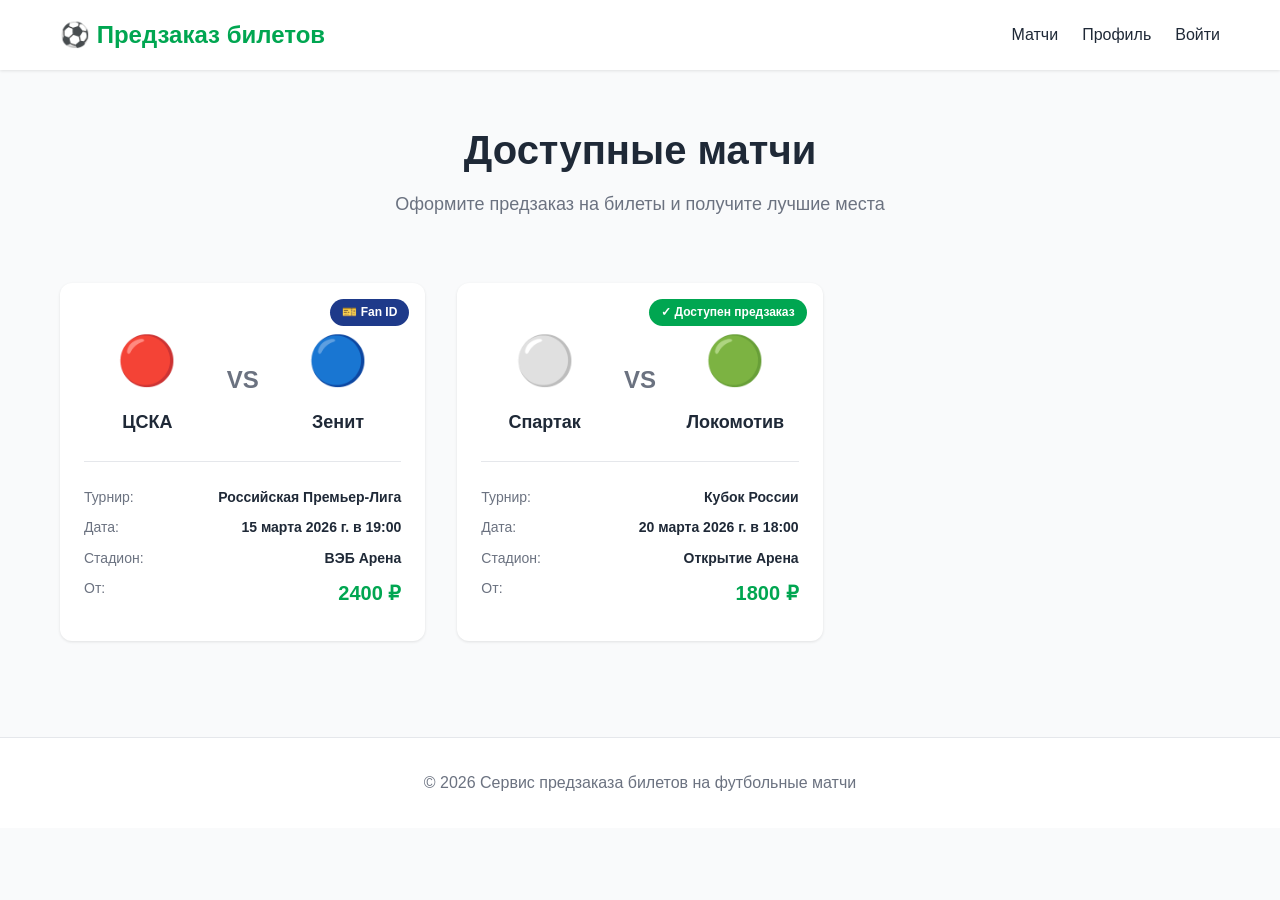
==== html/index.html @ 32b1e6bb "initial" ====
<!DOCTYPE html>
<html lang="ru">
<head>
    <meta charset="UTF-8">
    <meta name="viewport" content="width=device-width, initial-scale=1.0">
    <title>Предзаказ билетов на футбол</title>
    <link rel="stylesheet" href="../css/styles.css">
</head>
<body>
    <header>
        <div class="container">
            <div class="header-content">
                <h1>⚽ Предзаказ билетов</h1>
                <nav>
                    <a href="index.html">Матчи</a>
                    <a href="profile.html" id="profileLink">Профиль</a>
                    <a href="login.html" id="authLink">Войти</a>
                </nav>
            </div>
        </div>
    </header>

    <main class="container">
        <section class="hero">
            <h2>Доступные матчи</h2>
            <p>Оформите предзаказ на билеты и получите лучшие места</p>
        </section>

        <div id="matchesContainer" class="matches-grid">
            <!-- Matches will be loaded here by JavaScript -->
        </div>

        <div id="noMatches" class="no-matches" style="display: none;">
            <p>На данный момент нет доступных матчей.</p>
            <p>Подпишитесь на уведомления, чтобы не пропустить старт продаж.</p>
            <button class="btn btn-secondary">Подписаться</button>
        </div>
    </main>

    <footer>
        <div class="container">
            <p>&copy; 2026 Сервис предзаказа билетов на футбольные матчи</p>
        </div>
    </footer>

    <script src="../js/app.js"></script>
    <script src="../js/matches.js"></script>
</body>
</html>
---- css/styles.css ----
/* Reset and Base Styles */
* {
    margin: 0;
    padding: 0;
    box-sizing: border-box;
}

:root {
    --primary-color: #00A651;
    --primary-dark: #008A43;
    --secondary-color: #1E3A8A;
    --accent-color: #F59E0B;
    --danger-color: #DC2626;
    --text-dark: #1F2937;
    --text-light: #6B7280;
    --bg-light: #F9FAFB;
    --bg-white: #FFFFFF;
    --border-color: #E5E7EB;
    --shadow: 0 1px 3px rgba(0, 0, 0, 0.1);
    --shadow-lg: 0 10px 25px rgba(0, 0, 0, 0.1);
}

body {
    font-family: -apple-system, BlinkMacSystemFont, 'Segoe UI', Roboto, 'Helvetica Neue', Arial, sans-serif;
    line-height: 1.6;
    color: var(--text-dark);
    background-color: var(--bg-light);
}

.container {
    max-width: 1200px;
    margin: 0 auto;
    padding: 0 20px;
}

/* Header */
header {
    background: var(--bg-white);
    box-shadow: var(--shadow);
    position: sticky;
    top: 0;
    z-index: 100;
}

.header-content {
    display: flex;
    justify-content: space-between;
    align-items: center;
    padding: 1rem 0;
}

header h1 {
    font-size: 1.5rem;
    color: var(--primary-color);
    font-weight: 700;
}

nav {
    display: flex;
    gap: 1.5rem;
}

nav a {
    color: var(--text-dark);
    text-decoration: none;
    font-weight: 500;
    transition: color 0.3s;
}

nav a:hover {
    color: var(--primary-color);
}

/* Hero Section */
.hero {
    text-align: center;
    padding: 3rem 0 2rem;
}

.hero h2 {
    font-size: 2.5rem;
    margin-bottom: 0.5rem;
    color: var(--text-dark);
}

.hero p {
    font-size: 1.125rem;
    color: var(--text-light);
}

/* Matches Grid */
.matches-grid {
    display: grid;
    grid-template-columns: repeat(auto-fill, minmax(350px, 1fr));
    gap: 2rem;
    padding: 2rem 0;
}

.match-card {
    background: var(--bg-white);
    border-radius: 12px;
    padding: 1.5rem;
    box-shadow: var(--shadow);
    transition: transform 0.3s, box-shadow 0.3s;
    cursor: pointer;
    position: relative;
}

.match-card:hover {
    transform: translateY(-4px);
    box-shadow: var(--shadow-lg);
}

.match-badge {
    position: absolute;
    top: 1rem;
    right: 1rem;
    background: var(--primary-color);
    color: white;
    padding: 0.25rem 0.75rem;
    border-radius: 20px;
    font-size: 0.75rem;
    font-weight: 600;
}

.match-badge.fan-id-required {
    background: var(--secondary-color);
}

.match-teams {
    display: flex;
    justify-content: space-between;
    align-items: center;
    margin: 1rem 0;
}

.team {
    text-align: center;
    flex: 1;
}

.team-logo {
    font-size: 3rem;
    margin-bottom: 0.5rem;
}

.team-name {
    font-weight: 600;
    font-size: 1.125rem;
}

.vs {
    font-size: 1.5rem;
    font-weight: 700;
    color: var(--text-light);
    padding: 0 1rem;
}

.match-info {
    margin-top: 1.5rem;
    padding-top: 1.5rem;
    border-top: 1px solid var(--border-color);
}

.match-info-row {
    display: flex;
    justify-content: space-between;
    margin-bottom: 0.5rem;
    font-size: 0.875rem;
}

.match-info-label {
    color: var(--text-light);
}

.match-info-value {
    font-weight: 600;
}

.match-price {
    color: var(--primary-color);
    font-size: 1.25rem;
    font-weight: 700;
}

/* No Matches */
.no-matches {
    text-align: center;
    padding: 4rem 2rem;
}

.no-matches p {
    font-size: 1.125rem;
    color: var(--text-light);
    margin-bottom: 1rem;
}

/* Buttons */
.btn {
    padding: 0.75rem 1.5rem;
    border: none;
    border-radius: 8px;
    font-size: 1rem;
    font-weight: 600;
    cursor: pointer;
    transition: all 0.3s;
    text-decoration: none;
    display: inline-block;
}

.btn-primary {
    background: var(--primary-color);
    color: white;
}

.btn-primary:hover {
    background: var(--primary-dark);
}

.btn-primary:disabled {
    background: var(--text-light);
    cursor: not-allowed;
}

.btn-secondary {
    background: var(--bg-light);
    color: var(--text-dark);
    border: 1px solid var(--border-color);
}

.btn-secondary:hover {
    background: var(--border-color);
}

.btn-danger {
    background: var(--danger-color);
    color: white;
}

.btn-danger:hover {
    background: #B91C1C;
}

.btn-large {
    width: 100%;
    padding: 1rem;
    font-size: 1.125rem;
}

/* Auth Container */
.auth-container {
    max-width: 500px;
    margin: 3rem auto;
    background: var(--bg-white);
    border-radius: 12px;
    box-shadow: var(--shadow-lg);
    overflow: hidden;
}

.auth-tabs {
    display: flex;
    border-bottom: 1px solid var(--border-color);
}

.auth-tab {
    flex: 1;
    padding: 1rem;
    background: none;
    border: none;
    font-size: 1rem;
    font-weight: 600;
    cursor: pointer;
    color: var(--text-light);
    transition: all 0.3s;
}

.auth-tab.active {
    color: var(--primary-color);
    border-bottom: 3px solid var(--primary-color);
}

.auth-form {
    padding: 2rem;
}

.auth-form h2 {
    margin-bottom: 1.5rem;
    color: var(--text-dark);
}

/* Forms */
.form-group {
    margin-bottom: 1.5rem;
}

.form-group label {
    display: block;
    margin-bottom: 0.5rem;
    font-weight: 600;
    color: var(--text-dark);
}

.form-group input,
.form-group select,
.form-group textarea {
    width: 100%;
    padding: 0.75rem;
    border: 1px solid var(--border-color);
    border-radius: 8px;
    font-size: 1rem;
    transition: border-color 0.3s;
}

.form-group input:focus,
.form-group select:focus,
.form-group textarea:focus {
    outline: none;
    border-color: var(--primary-color);
}

.field-hint {
    display: block;
    margin-top: 0.25rem;
    font-size: 0.875rem;
    color: var(--text-light);
}

.field-hint.warning {
    color: var(--accent-color);
    font-weight: 600;
}

.checkbox-group label {
    display: flex;
    align-items: center;
    font-weight: 400;
}

.checkbox-group input[type="checkbox"] {
    width: auto;
    margin-right: 0.5rem;
}

/* Messages */
.error-message {
    background: #FEE2E2;
    color: var(--danger-color);
    padding: 0.75rem;
    border-radius: 8px;
    margin-bottom: 1rem;
    display: none;
}

.error-message.show {
    display: block;
}

.success-message {
    background: #D1FAE5;
    color: var(--primary-color);
    padding: 0.75rem;
    border-radius: 8px;
    margin-bottom: 1rem;
    display: none;
}

.success-message.show {
    display: block;
}

/* Match Details */
.match-detail-header {
    background: var(--bg-white);
    border-radius: 12px;
    padding: 2rem;
    margin: 2rem 0;
    box-shadow: var(--shadow);
}

.match-detail-teams {
    display: flex;
    justify-content: space-around;
    align-items: center;
    margin: 2rem 0;
}

.match-detail-team {
    text-align: center;
}

.match-detail-logo {
    font-size: 5rem;
    margin-bottom: 1rem;
}

.match-detail-name {
    font-size: 1.5rem;
    font-weight: 700;
}

.match-detail-vs {
    font-size: 2rem;
    font-weight: 700;
    color: var(--text-light);
}

.match-detail-info {
    display: grid;
    grid-template-columns: repeat(auto-fit, minmax(200px, 1fr));
    gap: 1.5rem;
    margin-top: 2rem;
    padding-top: 2rem;
    border-top: 1px solid var(--border-color);
}

.info-item {
    text-align: center;
}

.info-label {
    color: var(--text-light);
    font-size: 0.875rem;
    margin-bottom: 0.5rem;
}

.info-value {
    font-weight: 700;
    font-size: 1.125rem;
}

.fan-id-warning {
    background: #FEF3C7;
    color: #92400E;
    padding: 1rem;
    border-radius: 8px;
    margin: 1rem 0;
    font-weight: 600;
}

/* Stadium Map */
.stadium-section {
    background: var(--bg-white);
    border-radius: 12px;
    padding: 2rem;
    margin: 2rem 0;
    box-shadow: var(--shadow);
}

.stadium-map {
    display: grid;
    grid-template-columns: repeat(3, 1fr);
    gap: 1rem;
    margin: 2rem 0;
}

.sector {
    background: var(--bg-light);
    border: 2px solid var(--border-color);
    border-radius: 8px;
    padding: 1.5rem;
    text-align: center;
    cursor: pointer;
    transition: all 0.3s;
}

.sector:hover {
    border-color: var(--primary-color);
    background: #ECFDF5;
}

.sector.selected {
    border-color: var(--primary-color);
    background: var(--primary-color);
    color: white;
}

.sector-name {
    font-weight: 700;
    font-size: 1.125rem;
    margin-bottom: 0.5rem;
}

.sector-price {
    color: var(--text-light);
    font-size: 0.875rem;
}

.sector.selected .sector-price {
    color: white;
}

/* Booking */
.booking-container {
    max-width: 800px;
    margin: 2rem auto;
}

.booking-container h2 {
    font-size: 2rem;
    margin-bottom: 1.5rem;
}

.match-info-card {
    background: var(--bg-white);
    border-radius: 12px;
    padding: 1.5rem;
    margin-bottom: 2rem;
    box-shadow: var(--shadow);
}

.booking-form {
    background: var(--bg-white);
    border-radius: 12px;
    padding: 2rem;
    box-shadow: var(--shadow);
}

.form-section {
    margin-bottom: 2rem;
    padding-bottom: 2rem;
    border-bottom: 1px solid var(--border-color);
}

.form-section:last-of-type {
    border-bottom: none;
}

.form-section h3 {
    margin-bottom: 1rem;
    color: var(--text-dark);
}

.form-row {
    display: grid;
    grid-template-columns: 1fr 1fr;
    gap: 1rem;
}

.price-info {
    background: var(--bg-light);
    padding: 1rem;
    border-radius: 8px;
    margin-bottom: 1rem;
}

.oferta-box {
    background: var(--bg-light);
    padding: 1rem;
    border-radius: 8px;
    margin-bottom: 1rem;
}

.link {
    color: var(--primary-color);
    text-decoration: none;
    font-weight: 600;
}

.link:hover {
    text-decoration: underline;
}

.saved-cards {
    display: grid;
    gap: 1rem;
    margin-bottom: 1rem;
}

.card-item {
    background: var(--bg-light);
    padding: 1rem;
    border-radius: 8px;
    display: flex;
    justify-content: space-between;
    align-items: center;
    border: 2px solid transparent;
    cursor: pointer;
    transition: all 0.3s;
}

.card-item:hover {
    border-color: var(--primary-color);
}

.card-item.selected {
    border-color: var(--primary-color);
    background: #ECFDF5;
}

.card-number {
    font-weight: 600;
}

/* Profile */
.profile-container {
    max-width: 800px;
    margin: 2rem auto;
}

.profile-container h2 {
    font-size: 2rem;
    margin-bottom: 2rem;
}

.profile-section {
    background: var(--bg-white);
    border-radius: 12px;
    padding: 2rem;
    margin-bottom: 2rem;
    box-shadow: var(--shadow);
}

.profile-section h3 {
    margin-bottom: 1rem;
    color: var(--text-dark);
}

.profile-info,
.fan-id-info {
    margin-bottom: 1rem;
}

.info-row {
    display: flex;
    justify-content: space-between;
    padding: 0.75rem 0;
    border-bottom: 1px solid var(--border-color);
}

.info-row:last-child {
    border-bottom: none;
}

.preorders-list,
.cards-list {
    display: grid;
    gap: 1rem;
}

.preorder-item {
    background: var(--bg-light);
    padding: 1.5rem;
    border-radius: 8px;
    border-left: 4px solid var(--primary-color);
}

.preorder-item.cancelled {
    border-left-color: var(--danger-color);
    opacity: 0.7;
}

.preorder-item.completed {
    border-left-color: var(--primary-color);
}

.preorder-header {
    display: flex;
    justify-content: space-between;
    align-items: center;
    margin-bottom: 1rem;
}

.preorder-title {
    font-weight: 700;
    font-size: 1.125rem;
}

.preorder-status {
    padding: 0.25rem 0.75rem;
    border-radius: 20px;
    font-size: 0.75rem;
    font-weight: 600;
}

.preorder-status.pending {
    background: #FEF3C7;
    color: #92400E;
}

.preorder-status.cancelled {
    background: #FEE2E2;
    color: var(--danger-color);
}

.preorder-status.completed {
    background: #D1FAE5;
    color: var(--primary-color);
}

.preorder-details {
    font-size: 0.875rem;
    color: var(--text-light);
    margin-bottom: 1rem;
}

/* Modal */
.modal {
    display: none;
    position: fixed;
    z-index: 1000;
    left: 0;
    top: 0;
    width: 100%;
    height: 100%;
    background-color: rgba(0, 0, 0, 0.5);
}

.modal.show {
    display: flex;
    align-items: center;
    justify-content: center;
}

.modal-content {
    background-color: var(--bg-white);
    padding: 2rem;
    border-radius: 12px;
    max-width: 500px;
    width: 90%;
    max-height: 90vh;
    overflow-y: auto;
    position: relative;
}

.close {
    position: absolute;
    right: 1rem;
    top: 1rem;
    font-size: 2rem;
    font-weight: bold;
    color: var(--text-light);
    cursor: pointer;
    line-height: 1;
}

.close:hover {
    color: var(--text-dark);
}

.modal-content h2 {
    margin-bottom: 1.5rem;
}

.oferta-content {
    max-height: 400px;
    overflow-y: auto;
    margin-bottom: 1.5rem;
    line-height: 1.8;
}

.modal-actions {
    display: flex;
    gap: 1rem;
    margin-top: 1.5rem;
}

.modal-actions button {
    flex: 1;
}

.info-text {
    background: var(--bg-light);
    padding: 1rem;
    border-radius: 8px;
    margin-bottom: 1rem;
    font-size: 0.875rem;
}

/* Footer */
footer {
    background: var(--bg-white);
    margin-top: 4rem;
    padding: 2rem 0;
    text-align: center;
    color: var(--text-light);
    border-top: 1px solid var(--border-color);
}

/* Responsive */
@media (max-width: 768px) {
    .hero h2 {
        font-size: 2rem;
    }

    .matches-grid {
        grid-template-columns: 1fr;
    }

    .match-detail-teams {
        flex-direction: column;
        gap: 2rem;
    }

    .match-detail-vs {
        transform: rotate(90deg);
    }

    .stadium-map {
        grid-template-columns: 1fr;
    }

    .form-row {
        grid-template-columns: 1fr;
    }

    nav {
        gap: 1rem;
    }

    nav a {
        font-size: 0.875rem;
    }
}
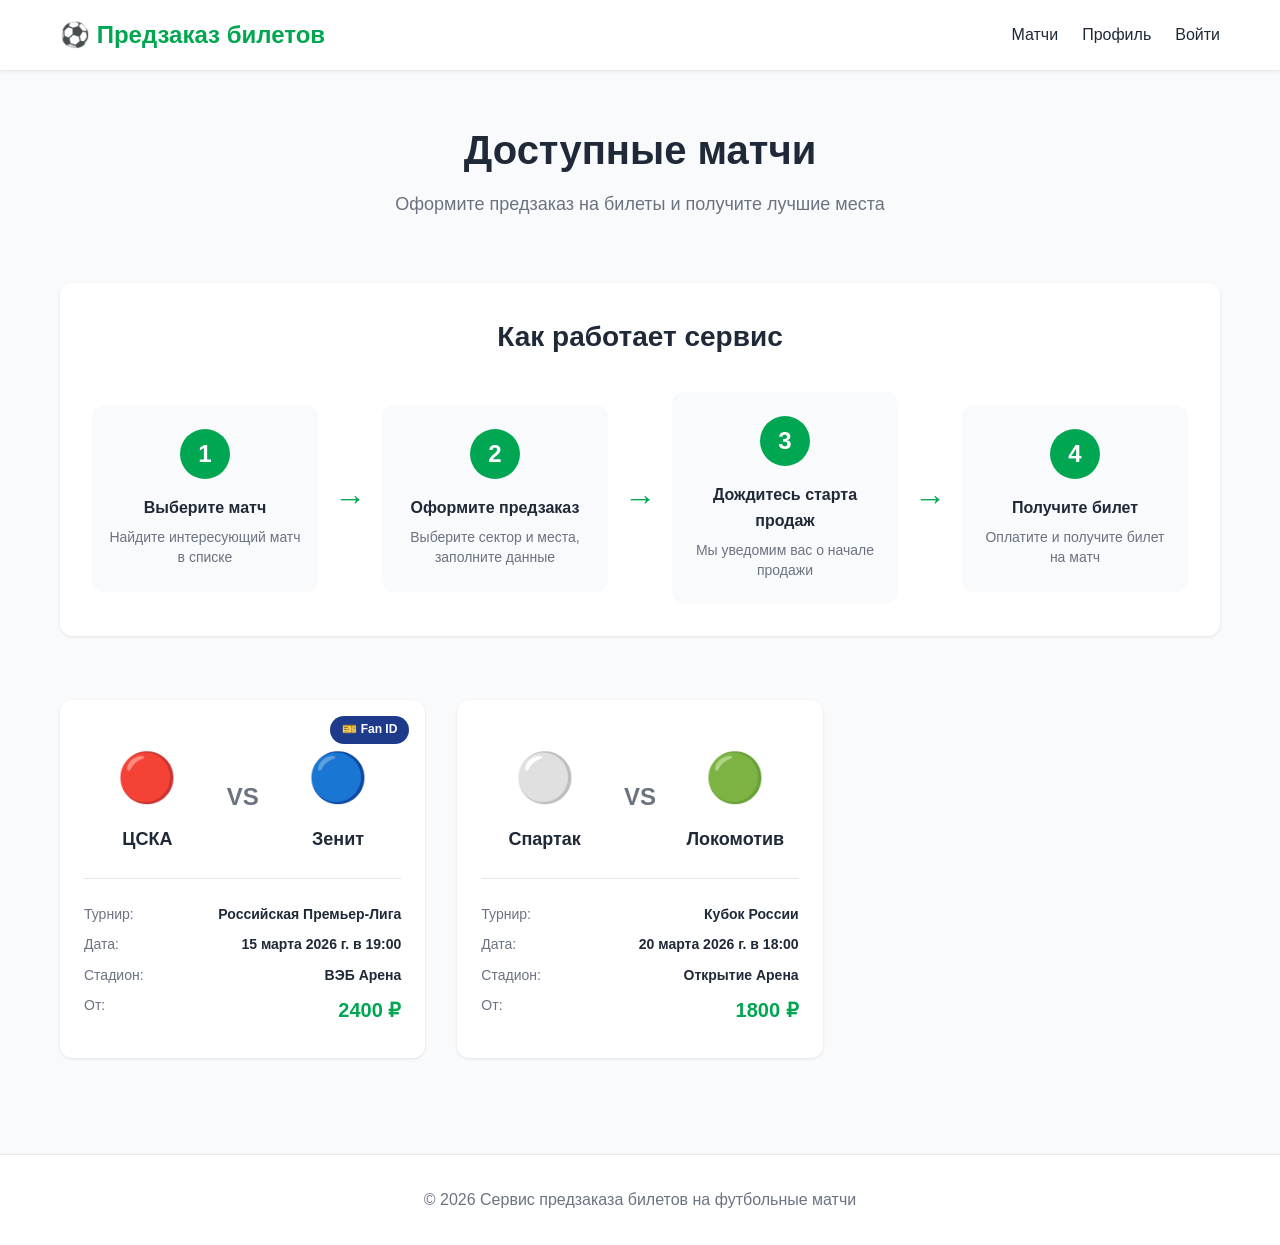
==== commit 630b5428: "email login and minor fix" ====
--- a/html/index.html
+++ b/html/index.html
@@ -10,7 +10,7 @@
     <header>
         <div class="container">
             <div class="header-content">
-                <h1>⚽ Предзаказ билетов</h1>
+                <a href="index.html" class="logo-link"><h1>⚽ Предзаказ билетов</h1></a>
                 <nav>
                     <a href="index.html">Матчи</a>
                     <a href="profile.html" id="profileLink">Профиль</a>
@@ -24,6 +24,44 @@
         <section class="hero">
             <h2>Доступные матчи</h2>
             <p>Оформите предзаказ на билеты и получите лучшие места</p>
+        </section>
+
+        <!-- How it works roadmap -->
+        <section class="roadmap-section">
+            <h3>Как работает сервис</h3>
+            <div class="roadmap">
+                <div class="roadmap-step">
+                    <div class="step-number">1</div>
+                    <div class="step-content">
+                        <h4>Выберите матч</h4>
+                        <p>Найдите интересующий матч в списке</p>
+                    </div>
+                </div>
+                <div class="roadmap-arrow">→</div>
+                <div class="roadmap-step">
+                    <div class="step-number">2</div>
+                    <div class="step-content">
+                        <h4>Оформите предзаказ</h4>
+                        <p>Выберите сектор и места, заполните данные</p>
+                    </div>
+                </div>
+                <div class="roadmap-arrow">→</div>
+                <div class="roadmap-step">
+                    <div class="step-number">3</div>
+                    <div class="step-content">
+                        <h4>Дождитесь старта продаж</h4>
+                        <p>Мы уведомим вас о начале продажи</p>
+                    </div>
+                </div>
+                <div class="roadmap-arrow">→</div>
+                <div class="roadmap-step">
+                    <div class="step-number">4</div>
+                    <div class="step-content">
+                        <h4>Получите билет</h4>
+                        <p>Оплатите и получите билет на матч</p>
+                    </div>
+                </div>
+            </div>
         </section>
 
         <div id="matchesContainer" class="matches-grid">
--- a/css/styles.css
+++ b/css/styles.css
@@ -49,10 +49,21 @@
     padding: 1rem 0;
 }
 
+.logo-link {
+    text-decoration: none;
+    color: inherit;
+    transition: opacity 0.3s;
+}
+
+.logo-link:hover {
+    opacity: 0.8;
+}
+
 header h1 {
     font-size: 1.5rem;
     color: var(--primary-color);
     font-weight: 700;
+    margin: 0;
 }
 
 nav {
@@ -86,6 +97,78 @@
 .hero p {
     font-size: 1.125rem;
     color: var(--text-light);
+}
+
+/* Roadmap Section */
+.roadmap-section {
+    background: var(--bg-white);
+    border-radius: 12px;
+    padding: 2rem;
+    margin: 2rem 0;
+    box-shadow: var(--shadow);
+}
+
+.roadmap-section h3 {
+    text-align: center;
+    font-size: 1.75rem;
+    margin-bottom: 2rem;
+    color: var(--text-dark);
+}
+
+.roadmap {
+    display: flex;
+    align-items: center;
+    justify-content: space-between;
+    gap: 1rem;
+    flex-wrap: wrap;
+}
+
+.roadmap-step {
+    flex: 1;
+    min-width: 150px;
+    text-align: center;
+    padding: 1.5rem 1rem;
+    background: var(--bg-light);
+    border-radius: 12px;
+    transition: transform 0.3s, box-shadow 0.3s;
+}
+
+.roadmap-step:hover {
+    transform: translateY(-4px);
+    box-shadow: var(--shadow-lg);
+}
+
+.step-number {
+    width: 50px;
+    height: 50px;
+    background: var(--primary-color);
+    color: white;
+    border-radius: 50%;
+    display: flex;
+    align-items: center;
+    justify-content: center;
+    font-size: 1.5rem;
+    font-weight: 700;
+    margin: 0 auto 1rem;
+}
+
+.step-content h4 {
+    font-size: 1rem;
+    margin-bottom: 0.5rem;
+    color: var(--text-dark);
+}
+
+.step-content p {
+    font-size: 0.875rem;
+    color: var(--text-light);
+    line-height: 1.4;
+}
+
+.roadmap-arrow {
+    font-size: 2rem;
+    color: var(--primary-color);
+    font-weight: 700;
+    flex-shrink: 0;
 }
 
 /* Matches Grid */
@@ -487,6 +570,241 @@
 
 .sector.selected .sector-price {
     color: white;
+}
+
+/* Stadium Visualization */
+.stadium-visualization {
+    background: linear-gradient(135deg, #1e3a8a 0%, #3b82f6 100%);
+    border-radius: 12px;
+    padding: 2rem;
+    margin: 1.5rem 0;
+    position: relative;
+}
+
+.stadium-field {
+    background: linear-gradient(135deg, #10b981 0%, #059669 100%);
+    border: 3px solid white;
+    border-radius: 8px;
+    padding: 3rem 2rem;
+    margin: 2rem auto;
+    text-align: center;
+    max-width: 400px;
+}
+
+.field-label {
+    color: white;
+    font-size: 1.5rem;
+    font-weight: 700;
+    text-shadow: 2px 2px 4px rgba(0, 0, 0, 0.3);
+}
+
+.stadium-sectors {
+    display: flex;
+    flex-direction: column;
+    gap: 1rem;
+}
+
+.sector-row {
+    display: grid;
+    grid-template-columns: repeat(3, 1fr);
+    gap: 1rem;
+}
+
+.stadium-sector {
+    background: rgba(255, 255, 255, 0.95);
+    border: 3px solid transparent;
+    border-radius: 8px;
+    padding: 1rem;
+    text-align: center;
+    cursor: pointer;
+    transition: all 0.3s;
+    min-height: 100px;
+    display: flex;
+    flex-direction: column;
+    justify-content: center;
+}
+
+.stadium-sector:hover {
+    border-color: var(--accent-color);
+    transform: scale(1.05);
+    box-shadow: 0 4px 12px rgba(0, 0, 0, 0.2);
+}
+
+.stadium-sector.selected {
+    border-color: var(--primary-color);
+    background: var(--primary-color);
+    color: white;
+    transform: scale(1.05);
+}
+
+.stadium-sector .sector-name {
+    font-weight: 700;
+    font-size: 1rem;
+    margin-bottom: 0.25rem;
+}
+
+.stadium-sector .sector-price {
+    color: var(--text-light);
+    font-size: 0.875rem;
+    margin-bottom: 0.25rem;
+}
+
+.stadium-sector.selected .sector-price,
+.stadium-sector.selected .sector-capacity {
+    color: white;
+}
+
+.sector-capacity {
+    font-size: 0.75rem;
+    color: var(--text-light);
+}
+
+.sector-spacer {
+    min-height: 100px;
+}
+
+.seat-selection-info {
+    background: var(--bg-light);
+    padding: 1rem;
+    border-radius: 8px;
+    margin: 1rem 0;
+}
+
+.seat-selection-info p {
+    margin: 0.5rem 0;
+}
+
+/* Seat Map */
+#seatMapContainer {
+    background: var(--bg-white);
+    border: 2px solid var(--border-color);
+    border-radius: 12px;
+    padding: 1.5rem;
+    margin: 1.5rem 0;
+}
+
+#seatMapContainer h4 {
+    margin-bottom: 1rem;
+    color: var(--text-dark);
+}
+
+.seat-legend {
+    display: flex;
+    gap: 2rem;
+    margin-bottom: 1.5rem;
+    padding: 1rem;
+    background: var(--bg-light);
+    border-radius: 8px;
+}
+
+.legend-item {
+    display: flex;
+    align-items: center;
+    gap: 0.5rem;
+}
+
+.seat-icon {
+    width: 30px;
+    height: 30px;
+    border-radius: 4px;
+    border: 2px solid var(--border-color);
+}
+
+.seat-icon.available {
+    background: var(--bg-white);
+    border-color: var(--primary-color);
+}
+
+.seat-icon.selected {
+    background: var(--primary-color);
+    border-color: var(--primary-color);
+}
+
+.seat-icon.occupied {
+    background: var(--text-light);
+    border-color: var(--text-light);
+    opacity: 0.5;
+}
+
+.seat-grid {
+    max-height: 500px;
+    overflow-y: auto;
+    padding: 1rem;
+    background: var(--bg-light);
+    border-radius: 8px;
+}
+
+.seat-row {
+    display: flex;
+    align-items: center;
+    margin-bottom: 0.5rem;
+    gap: 0.5rem;
+}
+
+.row-label {
+    min-width: 60px;
+    font-weight: 600;
+    font-size: 0.875rem;
+    color: var(--text-dark);
+}
+
+.seats-container {
+    display: flex;
+    gap: 0.25rem;
+    flex-wrap: wrap;
+}
+
+.seat {
+    width: 32px;
+    height: 32px;
+    border-radius: 4px;
+    border: 2px solid var(--border-color);
+    display: flex;
+    align-items: center;
+    justify-content: center;
+    font-size: 0.75rem;
+    font-weight: 600;
+    cursor: pointer;
+    transition: all 0.2s;
+    user-select: none;
+}
+
+.seat.available {
+    background: var(--bg-white);
+    border-color: var(--primary-color);
+    color: var(--text-dark);
+}
+
+.seat.available:hover {
+    background: #ECFDF5;
+    transform: scale(1.1);
+}
+
+.seat.selected {
+    background: var(--primary-color);
+    border-color: var(--primary-color);
+    color: white;
+    transform: scale(1.1);
+}
+
+.seat.occupied {
+    background: var(--text-light);
+    border-color: var(--text-light);
+    color: white;
+    opacity: 0.5;
+    cursor: not-allowed;
+}
+
+.selected-seats-summary {
+    margin-top: 1rem;
+    padding: 1rem;
+    background: #ECFDF5;
+    border-radius: 8px;
+    border-left: 4px solid var(--primary-color);
+}
+
+.selected-seats-summary p {
+    margin: 0.5rem 0;
 }
 
 /* Booking */
@@ -786,6 +1104,18 @@
         grid-template-columns: 1fr;
     }
 
+    .roadmap {
+        flex-direction: column;
+    }
+
+    .roadmap-arrow {
+        transform: rotate(90deg);
+    }
+
+    .roadmap-step {
+        width: 100%;
+    }
+
     .match-detail-teams {
         flex-direction: column;
         gap: 2rem;
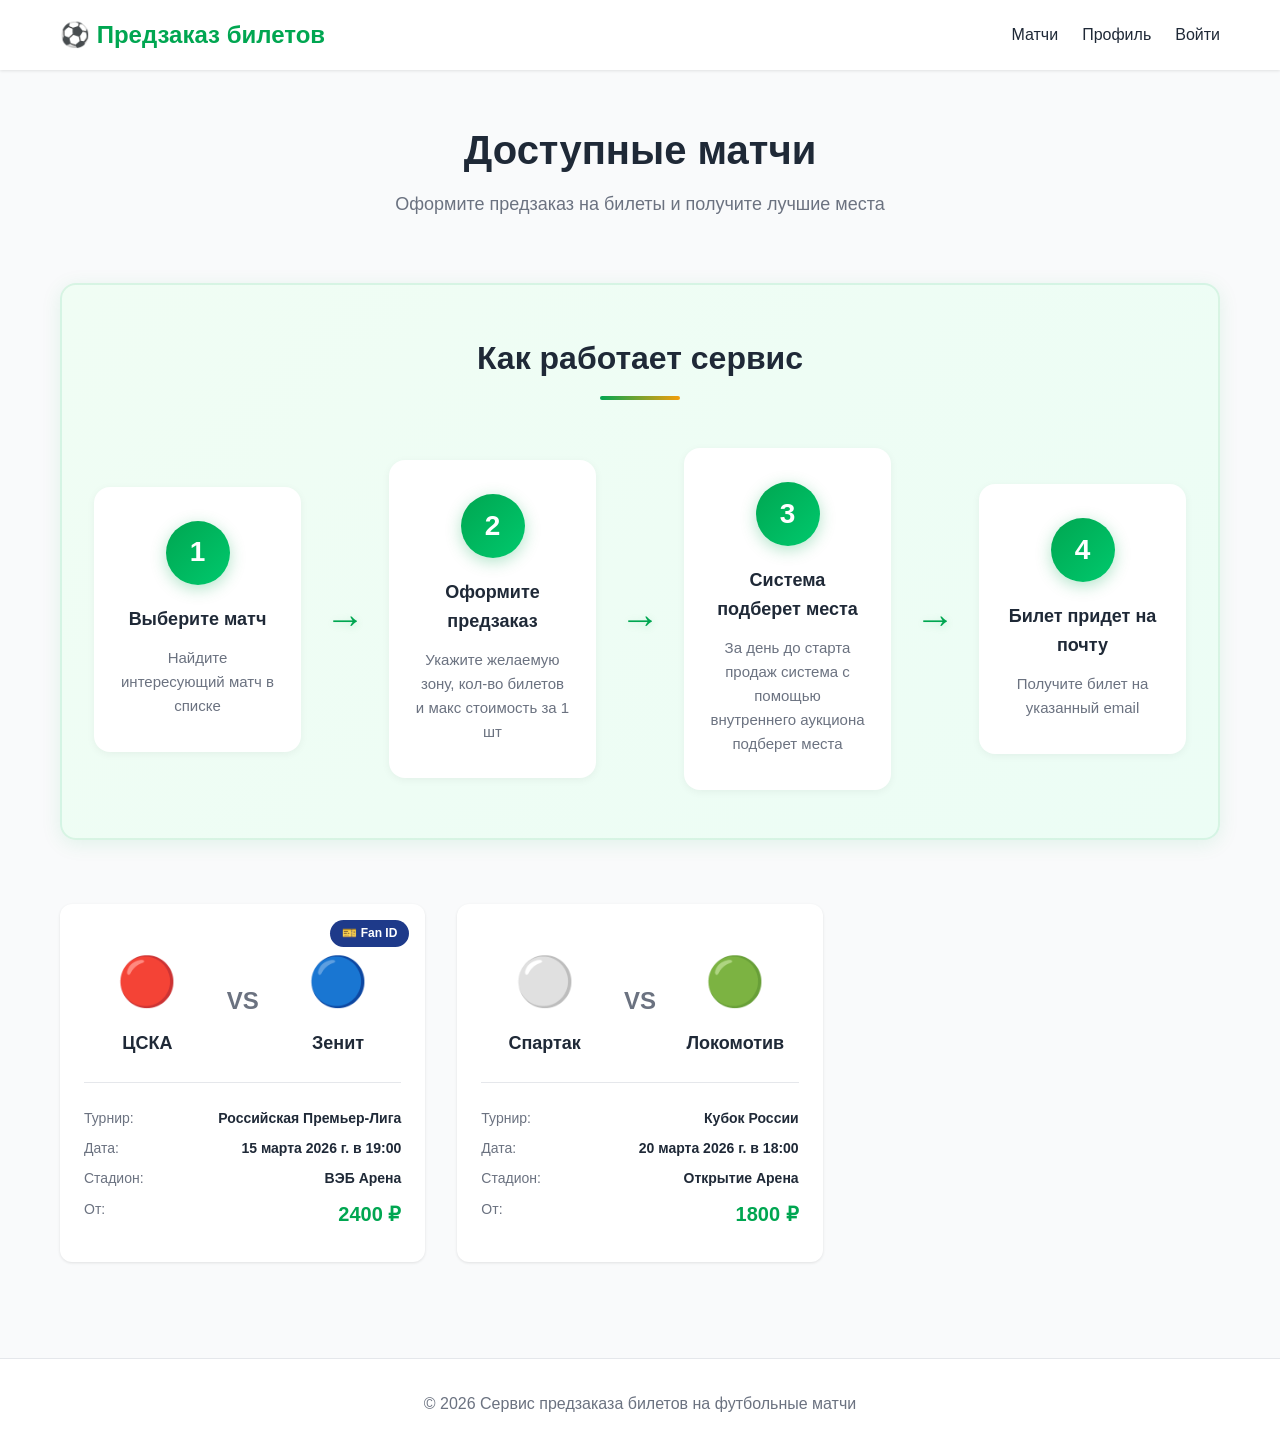
==== commit c27b4d66: "update description how work service" ====
--- a/html/index.html
+++ b/html/index.html
@@ -42,23 +42,23 @@
                     <div class="step-number">2</div>
                     <div class="step-content">
                         <h4>Оформите предзаказ</h4>
-                        <p>Выберите сектор и места, заполните данные</p>
+                        <p>Укажите желаемую зону, кол-во билетов и макс стоимость за 1 шт</p>
                     </div>
                 </div>
                 <div class="roadmap-arrow">→</div>
                 <div class="roadmap-step">
                     <div class="step-number">3</div>
                     <div class="step-content">
-                        <h4>Дождитесь старта продаж</h4>
-                        <p>Мы уведомим вас о начале продажи</p>
+                        <h4>Система подберет места</h4>
+                        <p>За день до старта продаж система с помощью внутреннего аукциона подберет места</p>
                     </div>
                 </div>
                 <div class="roadmap-arrow">→</div>
                 <div class="roadmap-step">
                     <div class="step-number">4</div>
                     <div class="step-content">
-                        <h4>Получите билет</h4>
-                        <p>Оплатите и получите билет на матч</p>
+                        <h4>Билет придет на почту</h4>
+                        <p>Получите билет на указанный email</p>
                     </div>
                 </div>
             </div>
--- a/css/styles.css
+++ b/css/styles.css
@@ -101,74 +101,133 @@
 
 /* Roadmap Section */
 .roadmap-section {
-    background: var(--bg-white);
-    border-radius: 12px;
-    padding: 2rem;
+    background: linear-gradient(135deg, #f0fdf4 0%, #ecfdf5 100%);
+    border-radius: 16px;
+    padding: 3rem 2rem;
     margin: 2rem 0;
-    box-shadow: var(--shadow);
+    box-shadow: 0 4px 20px rgba(0, 166, 81, 0.1);
+    border: 2px solid rgba(0, 166, 81, 0.1);
 }
 
 .roadmap-section h3 {
     text-align: center;
-    font-size: 1.75rem;
-    margin-bottom: 2rem;
+    font-size: 2rem;
+    margin-bottom: 3rem;
     color: var(--text-dark);
+    font-weight: 700;
+    position: relative;
+    padding-bottom: 1rem;
+}
+
+.roadmap-section h3::after {
+    content: '';
+    position: absolute;
+    bottom: 0;
+    left: 50%;
+    transform: translateX(-50%);
+    width: 80px;
+    height: 4px;
+    background: linear-gradient(90deg, var(--primary-color), var(--accent-color));
+    border-radius: 2px;
 }
 
 .roadmap {
     display: flex;
     align-items: center;
     justify-content: space-between;
-    gap: 1rem;
+    gap: 1.5rem;
     flex-wrap: wrap;
 }
 
 .roadmap-step {
     flex: 1;
-    min-width: 150px;
+    min-width: 180px;
     text-align: center;
-    padding: 1.5rem 1rem;
-    background: var(--bg-light);
-    border-radius: 12px;
-    transition: transform 0.3s, box-shadow 0.3s;
+    padding: 2rem 1.5rem;
+    background: white;
+    border-radius: 16px;
+    transition: all 0.4s cubic-bezier(0.4, 0, 0.2, 1);
+    position: relative;
+    border: 2px solid transparent;
+    box-shadow: 0 2px 8px rgba(0, 0, 0, 0.05);
+}
+
+.roadmap-step::before {
+    content: '';
+    position: absolute;
+    inset: 0;
+    border-radius: 16px;
+    padding: 2px;
+    background: linear-gradient(135deg, var(--primary-color), var(--accent-color));
+    -webkit-mask: linear-gradient(#fff 0 0) content-box, linear-gradient(#fff 0 0);
+    -webkit-mask-composite: xor;
+    mask-composite: exclude;
+    opacity: 0;
+    transition: opacity 0.4s;
 }
 
 .roadmap-step:hover {
-    transform: translateY(-4px);
-    box-shadow: var(--shadow-lg);
+    transform: translateY(-8px) scale(1.02);
+    box-shadow: 0 12px 32px rgba(0, 166, 81, 0.2);
+    border-color: var(--primary-color);
+}
+
+.roadmap-step:hover::before {
+    opacity: 1;
 }
 
 .step-number {
-    width: 50px;
-    height: 50px;
-    background: var(--primary-color);
+    width: 64px;
+    height: 64px;
+    background: linear-gradient(135deg, var(--primary-color), #00c96d);
     color: white;
     border-radius: 50%;
     display: flex;
     align-items: center;
     justify-content: center;
-    font-size: 1.5rem;
-    font-weight: 700;
-    margin: 0 auto 1rem;
+    font-size: 1.75rem;
+    font-weight: 700;
+    margin: 0 auto 1.25rem;
+    box-shadow: 0 4px 16px rgba(0, 166, 81, 0.3);
+    transition: all 0.4s;
+}
+
+.roadmap-step:hover .step-number {
+    transform: rotate(360deg) scale(1.1);
+    box-shadow: 0 6px 24px rgba(0, 166, 81, 0.4);
 }
 
 .step-content h4 {
-    font-size: 1rem;
-    margin-bottom: 0.5rem;
+    font-size: 1.125rem;
+    margin-bottom: 0.75rem;
     color: var(--text-dark);
+    font-weight: 700;
 }
 
 .step-content p {
-    font-size: 0.875rem;
-    color: var(--text-light);
-    line-height: 1.4;
+    font-size: 0.9375rem;
+    color: var(--text-light);
+    line-height: 1.6;
 }
 
 .roadmap-arrow {
-    font-size: 2rem;
+    font-size: 2.5rem;
     color: var(--primary-color);
     font-weight: 700;
     flex-shrink: 0;
+    animation: pulse 2s ease-in-out infinite;
+    text-shadow: 0 2px 8px rgba(0, 166, 81, 0.2);
+}
+
+@keyframes pulse {
+    0%, 100% {
+        transform: scale(1);
+        opacity: 0.7;
+    }
+    50% {
+        transform: scale(1.1);
+        opacity: 1;
+    }
 }
 
 /* Matches Grid */
@@ -578,7 +637,11 @@
     border-radius: 12px;
     padding: 2rem;
     margin: 1.5rem 0;
-    position: relative;
+    display: grid;
+    grid-template-columns: 1fr 1fr 1fr;
+    grid-template-rows: 1fr 1fr 1fr;
+    gap: 1rem;
+    min-height: 600px;
 }
 
 .stadium-field {
@@ -586,9 +649,12 @@
     border: 3px solid white;
     border-radius: 8px;
     padding: 3rem 2rem;
-    margin: 2rem auto;
     text-align: center;
-    max-width: 400px;
+    grid-column: 2;
+    grid-row: 2;
+    display: flex;
+    align-items: center;
+    justify-content: center;
 }
 
 .field-label {
@@ -599,26 +665,17 @@
 }
 
 .stadium-sectors {
-    display: flex;
-    flex-direction: column;
-    gap: 1rem;
-}
-
-.sector-row {
-    display: grid;
-    grid-template-columns: repeat(3, 1fr);
-    gap: 1rem;
+    display: contents;
 }
 
 .stadium-sector {
     background: rgba(255, 255, 255, 0.95);
     border: 3px solid transparent;
     border-radius: 8px;
-    padding: 1rem;
+    padding: 1.5rem 1rem;
     text-align: center;
     cursor: pointer;
     transition: all 0.3s;
-    min-height: 100px;
     display: flex;
     flex-direction: column;
     justify-content: center;
@@ -657,10 +714,6 @@
 .sector-capacity {
     font-size: 0.75rem;
     color: var(--text-light);
-}
-
-.sector-spacer {
-    min-height: 100px;
 }
 
 .seat-selection-info {
@@ -711,21 +764,69 @@
 }
 
 .seat-icon.available {
-    background: var(--bg-white);
+    background: #10b981;
+    border-color: #10b981;
+}
+
+.seat-icon.selected {
+    background: #3b82f6;
+    border-color: #3b82f6;
+}
+
+.seat-icon.occupied {
+    background: #ef4444;
+    border-color: #ef4444;
+}
+
+.brush-selector {
+    display: flex;
+    align-items: center;
+    gap: 1rem;
+    padding: 1rem;
+    background: var(--bg-light);
+    border-radius: 8px;
+    margin-bottom: 1rem;
+}
+
+.brush-btn {
+    padding: 0.5rem 1rem;
+    border: 2px solid var(--border-color);
+    background: white;
+    border-radius: 6px;
+    cursor: pointer;
+    font-weight: 600;
+    transition: all 0.2s;
+}
+
+.brush-btn:hover {
     border-color: var(--primary-color);
-}
-
-.seat-icon.selected {
+    background: #ECFDF5;
+}
+
+.brush-btn.active {
+    border-color: var(--primary-color);
     background: var(--primary-color);
-    border-color: var(--primary-color);
-}
-
-.seat-icon.occupied {
-    background: var(--text-light);
-    border-color: var(--text-light);
-    opacity: 0.5;
-}
-
+    color: white;
+}
+
+/* Canvas container for Fabric.js seat selection */
+.canvas-container {
+    margin: 1rem 0;
+    padding: 1rem;
+    background: var(--bg-light);
+    border-radius: 8px;
+    overflow: auto;
+    max-height: 600px;
+}
+
+#seatCanvas {
+    border: 2px solid var(--border-color);
+    border-radius: 8px;
+    background: white;
+    cursor: crosshair;
+}
+
+/* Legacy seat grid styles (kept for compatibility) */
 .seat-grid {
     max-height: 500px;
     overflow-y: auto;
@@ -739,6 +840,7 @@
     align-items: center;
     margin-bottom: 0.5rem;
     gap: 0.5rem;
+    flex-wrap: nowrap;
 }
 
 .row-label {
@@ -751,7 +853,27 @@
 .seats-container {
     display: flex;
     gap: 0.25rem;
-    flex-wrap: wrap;
+    flex-wrap: nowrap;
+    overflow-x: auto;
+    padding-bottom: 0.5rem;
+}
+
+.seats-container::-webkit-scrollbar {
+    height: 6px;
+}
+
+.seats-container::-webkit-scrollbar-track {
+    background: #f1f1f1;
+    border-radius: 3px;
+}
+
+.seats-container::-webkit-scrollbar-thumb {
+    background: var(--primary-color);
+    border-radius: 3px;
+}
+
+.seats-container::-webkit-scrollbar-thumb:hover {
+    background: var(--primary-dark);
 }
 
 .seat {
@@ -770,28 +892,27 @@
 }
 
 .seat.available {
-    background: var(--bg-white);
-    border-color: var(--primary-color);
-    color: var(--text-dark);
+    background: #10b981;
+    border-color: #10b981;
+    color: white;
 }
 
 .seat.available:hover {
-    background: #ECFDF5;
+    background: #059669;
     transform: scale(1.1);
 }
 
 .seat.selected {
-    background: var(--primary-color);
-    border-color: var(--primary-color);
+    background: #3b82f6;
+    border-color: #3b82f6;
     color: white;
     transform: scale(1.1);
 }
 
 .seat.occupied {
-    background: var(--text-light);
-    border-color: var(--text-light);
+    background: #ef4444;
+    border-color: #ef4444;
     color: white;
-    opacity: 0.5;
     cursor: not-allowed;
 }
 
@@ -1084,6 +1205,18 @@
     font-size: 0.875rem;
 }
 
+.zone-info-box {
+    background: #EFF6FF;
+    border-left: 4px solid var(--secondary-color);
+    padding: 1rem;
+    border-radius: 8px;
+    margin-top: 1rem;
+}
+
+.zone-info-box p {
+    margin: 0;
+}
+
 /* Footer */
 footer {
     background: var(--bg-white);
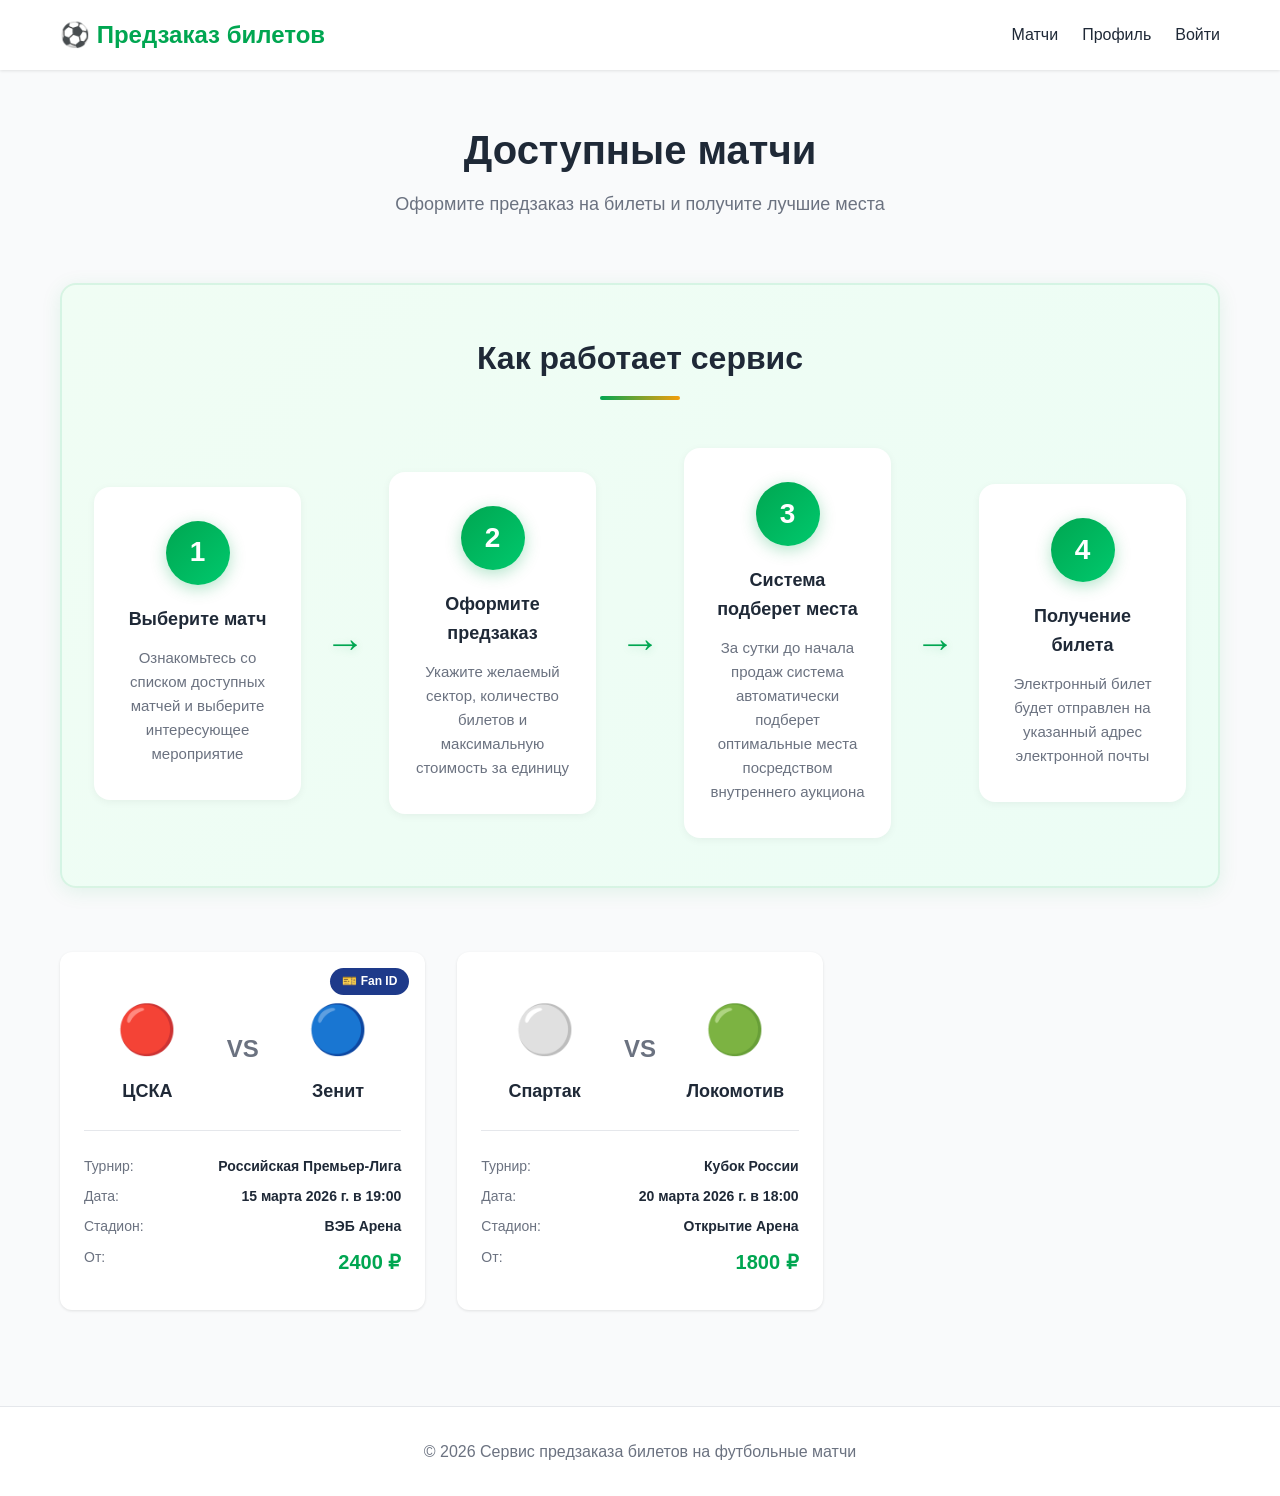
==== commit 52cfb1ac: "pretty description" ====
--- a/html/index.html
+++ b/html/index.html
@@ -34,7 +34,7 @@
                     <div class="step-number">1</div>
                     <div class="step-content">
                         <h4>Выберите матч</h4>
-                        <p>Найдите интересующий матч в списке</p>
+                        <p>Ознакомьтесь со списком доступных матчей и выберите интересующее мероприятие</p>
                     </div>
                 </div>
                 <div class="roadmap-arrow">→</div>
@@ -42,7 +42,7 @@
                     <div class="step-number">2</div>
                     <div class="step-content">
                         <h4>Оформите предзаказ</h4>
-                        <p>Укажите желаемую зону, кол-во билетов и макс стоимость за 1 шт</p>
+                        <p>Укажите желаемый сектор, количество билетов и максимальную стоимость за единицу</p>
                     </div>
                 </div>
                 <div class="roadmap-arrow">→</div>
@@ -50,15 +50,15 @@
                     <div class="step-number">3</div>
                     <div class="step-content">
                         <h4>Система подберет места</h4>
-                        <p>За день до старта продаж система с помощью внутреннего аукциона подберет места</p>
+                        <p>За сутки до начала продаж система автоматически подберет оптимальные места посредством внутреннего аукциона</p>
                     </div>
                 </div>
                 <div class="roadmap-arrow">→</div>
                 <div class="roadmap-step">
                     <div class="step-number">4</div>
                     <div class="step-content">
-                        <h4>Билет придет на почту</h4>
-                        <p>Получите билет на указанный email</p>
+                        <h4>Получение билета</h4>
+                        <p>Электронный билет будет отправлен на указанный адрес электронной почты</p>
                     </div>
                 </div>
             </div>
